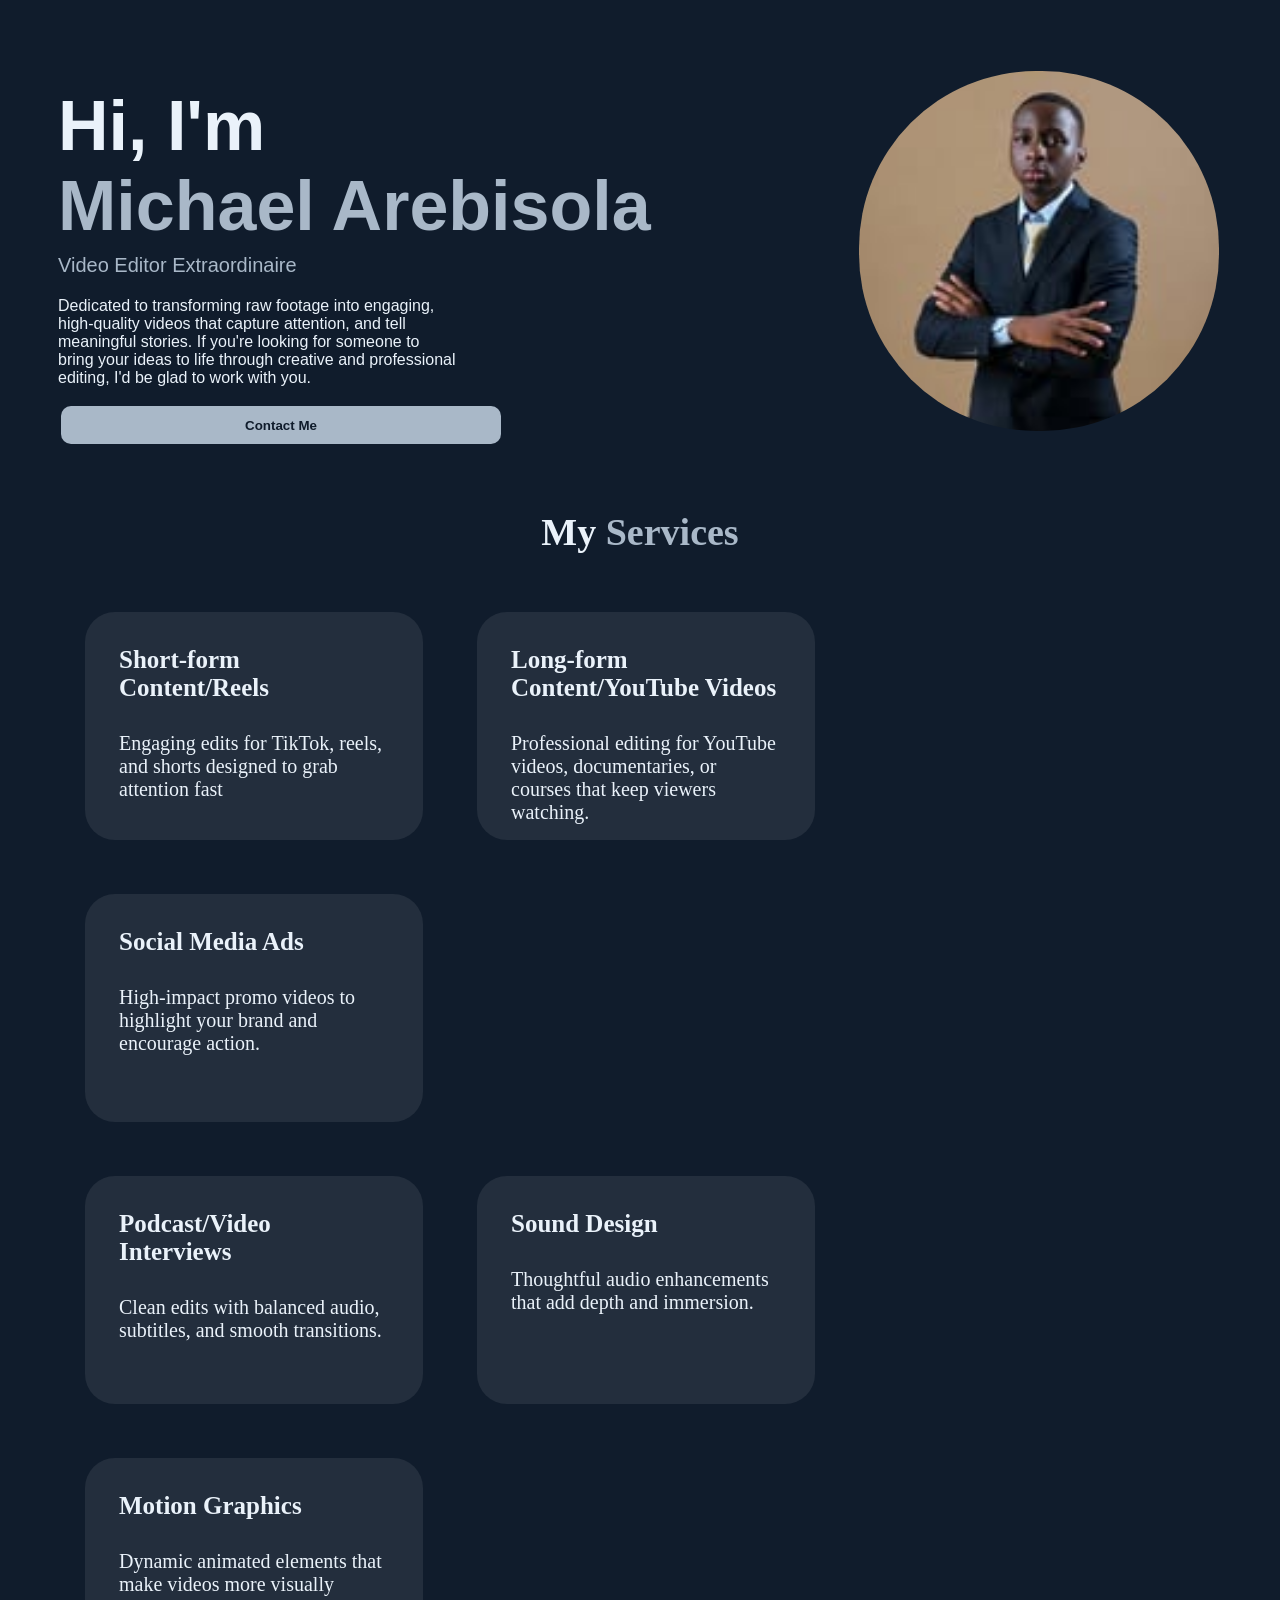
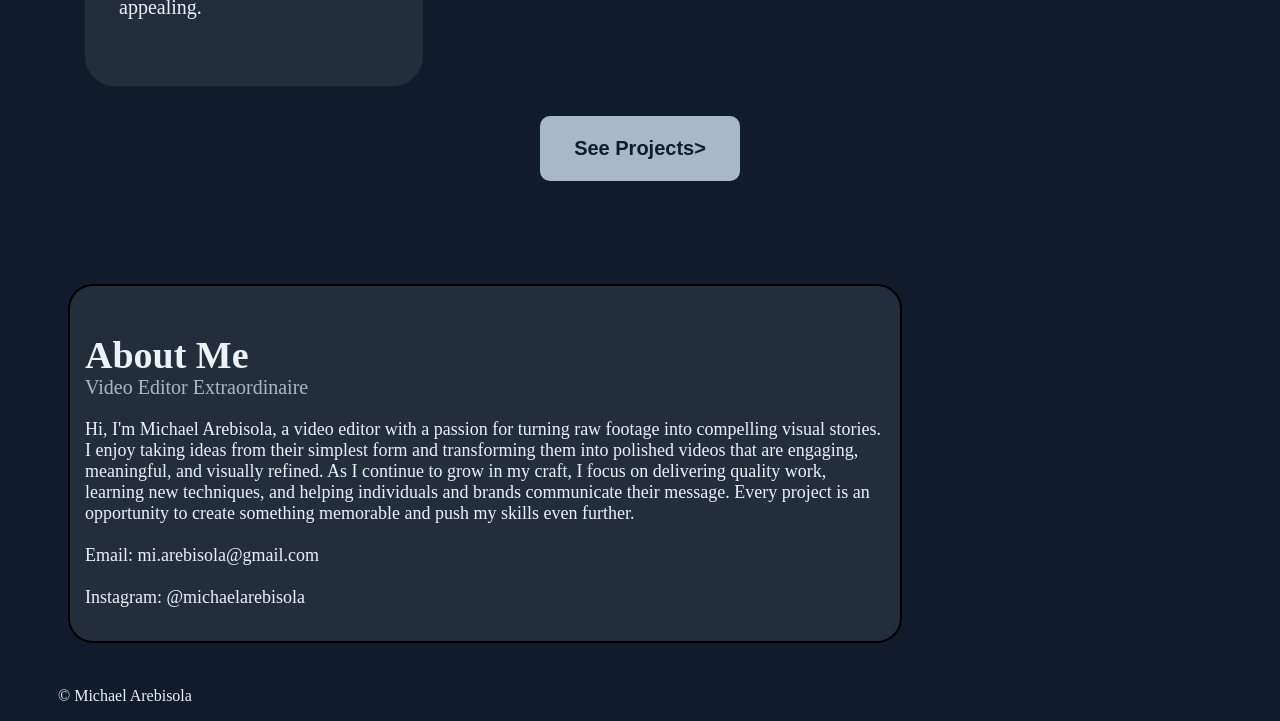
==== index.html @ cdb9a8c5 "Update and rename index.htm to index.html" ====
<!DOCTYPE html>
<html lang="en">
<head>
    <meta charset="UTF-8">
    <meta name="viewport" content="width=device-width, initial-scale=1.0">
    <title>Document</title>
    <!-- CSS Linkage -->
    <link rel="stylesheet" href="index.css">
</head>
<body>
    <!-- Introductory Section -->
    <section>
        <div id="intro_box">
            <div id="bio_intro">
                <h1>Hi, I'm <br><span class="special_text">Michael Arebisola</span></h1>
                <p class="job_title">Video Editor Extraordinaire</p>

                <div id="intro_paragraph">
                    <p>Dedicated to transforming raw footage into engaging, high-quality videos that capture attention, and tell meaningful stories. If you're looking for someone to bring your ideas to life through creative and professional editing, I'd be glad to work with you.</p>
                </div>

                <a href="mailto:mi.arebisola@gmail.com">
                    <button id="contact_btn">Contact Me</button>
                </a>
            </div>

            <div id="img_box">
                <img src="image.jpg" alt="Picture of Michael Arebisola">
            </div>
        </div>
    </section>

    <!-- My Services Section -->
     <section>
        <div id="services_section">

            <div id="services_header">
                <h2>My <span class="special_text">Services</span></h2>
            </div>
            
            <div id="first_row" class="row_divisions">
                <div class="services_box">
                    <h3>Short-form Content/Reels</h3>
                    <p class="service_text">Engaging edits for TikTok, reels, and shorts designed to grab attention fast</p>
                </div>
                <div class="services_box">
                    <h3>Long-form Content/YouTube Videos</h3>
                    <p class="service_text">Professional editing for YouTube videos, documentaries, or courses that keep viewers watching.</p>
                </div>
                <div class="services_box">
                    <h3>Social Media Ads</h3>
                    <p class="service_text">High-impact promo videos to highlight your brand and encourage action.</p>
                </div>
            </div>

            <div id="second_row" class="row_divisions">
                <div class="services_box">
                    <h3>Podcast/Video Interviews</h3>
                    <p class="service_text">Clean edits with balanced audio, subtitles, and smooth transitions.</p>
                </div>
                <div class="services_box">
                    <h3>Sound Design</h3>
                    <p class="service_text">Thoughtful audio enhancements that add depth and immersion.</p>
                </div>
                <div class="services_box">
                    <h3>Motion Graphics</h3>
                    <p class="service_text">Dynamic animated elements that make videos more visually appealing.</p>
                </div>
            </div>

            <div>
                <a href="projects.htm">
                    <button class="services_btn" id="projects_btn">See Projects></button>
                </a>
            </div>
        </div>
    </section>

    <br><br><br><br><br>

    <!-- About Me Section -->
    <section>
        <div id="about_me">
            <h2>About Me</h2>
            <br>
            <p class="job_title">Video Editor Extraordinaire</p>

            <p id="about_me_text">
                Hi, I'm Michael Arebisola, a video editor with a passion for turning raw footage into compelling visual stories. I enjoy taking ideas from their simplest form and transforming them into polished videos that are engaging, meaningful, and visually refined. As I continue to grow in my craft, I focus on delivering quality work, learning new techniques, and helping individuals and brands communicate their message. Every project is an opportunity to create something memorable and push my skills even further.
                <br><br>
                Email: mi.arebisola@gmail.com
                <br><br>
                Instagram: @michaelarebisola
            </p>
        </div>
        <br>
        <p id="copyright">&copy; Michael Arebisola</p>
    </section>

</body>
</html>
---- index.css ----
body{
    background-color: rgb(16, 28, 44);
    color: rgb(234, 242, 250);
    padding-left: 50px;
    padding-right: 50px;
    padding-top: 20px;
    position: relative;
}

h2{
    font-size: 38px;
}

h3{
    margin: 30px;
    font-size: 25px;
}

#intro_box{
    font-family:'Segoe UI', Tahoma, Geneva, Verdana, sans-serif;
    height: 450px;
}

#bio_intro{
    float: left;
    width: 600px;
}

#img_box{
    float: right;
    
    margin-top: 40px;
}

.special_text{
    color: rgb(169, 184, 200);
}

h1{
    font-size: 70px;
}

.job_title{
    margin-top: -50px;
    font-size: 20px;
    color: rgb(169, 184, 200);
}

img{
    width: 360px;
    height: 360px;
    border-radius: 180px;
    border: 3px solid transparent;
    transition: border-color 0.3s ease;
}

img:hover{
    border-color: aliceblue;
}

#intro_paragraph{
    width: 400px;
}

button{
    height: 38px;
    width: 140px;
    margin: 3px;
    border-radius: 10px;
    font-weight: bold;
    border: 3px solid transparent;
    transition: border-color 0.3s ease;
}

button:hover{
    border-color: aliceblue;
}

#contact_btn{
    background-color: rgb(169, 184, 200);
    color: rgb(16, 28, 44);
    width: 440px;
}

#services_section{
    width: 100%;
    display: flex;
    flex-direction: column;
    align-items: center;
}

.services_box{
    border: 4px solid transparent;
    height: 220px;
    width: 330px;
    position: static;
    margin: 27px;
    border-radius: 30px;
    background-color: rgb(255, 255, 255, 0.08);
    transition: 0.5s ease;
}

.services_box:hover{
    border-color: aliceblue;
}

.row_divisions{
    display: flex;
    flex-wrap: wrap;
}

#projects_btn{
    background-color: rgb(169, 184, 200);
    color: rgb(16, 28, 44);
    width: 200px;
    height: 65px;
    font-size: 20px;
}

#about_me{
    justify-self: center;
    border: 2px solid black;
    width: 800px;
    margin: 10px;
    padding: 15px;
    border-radius: 25px;
    background-color: rgb(255, 255, 255, 0.08);
    transition: 0.5s ease;
}

.service_text{
    margin: 30px;
    font-size: 20px;
}

#about_me_text{
    font-size: large;
}

#copyright{
    justify-self: center;
}
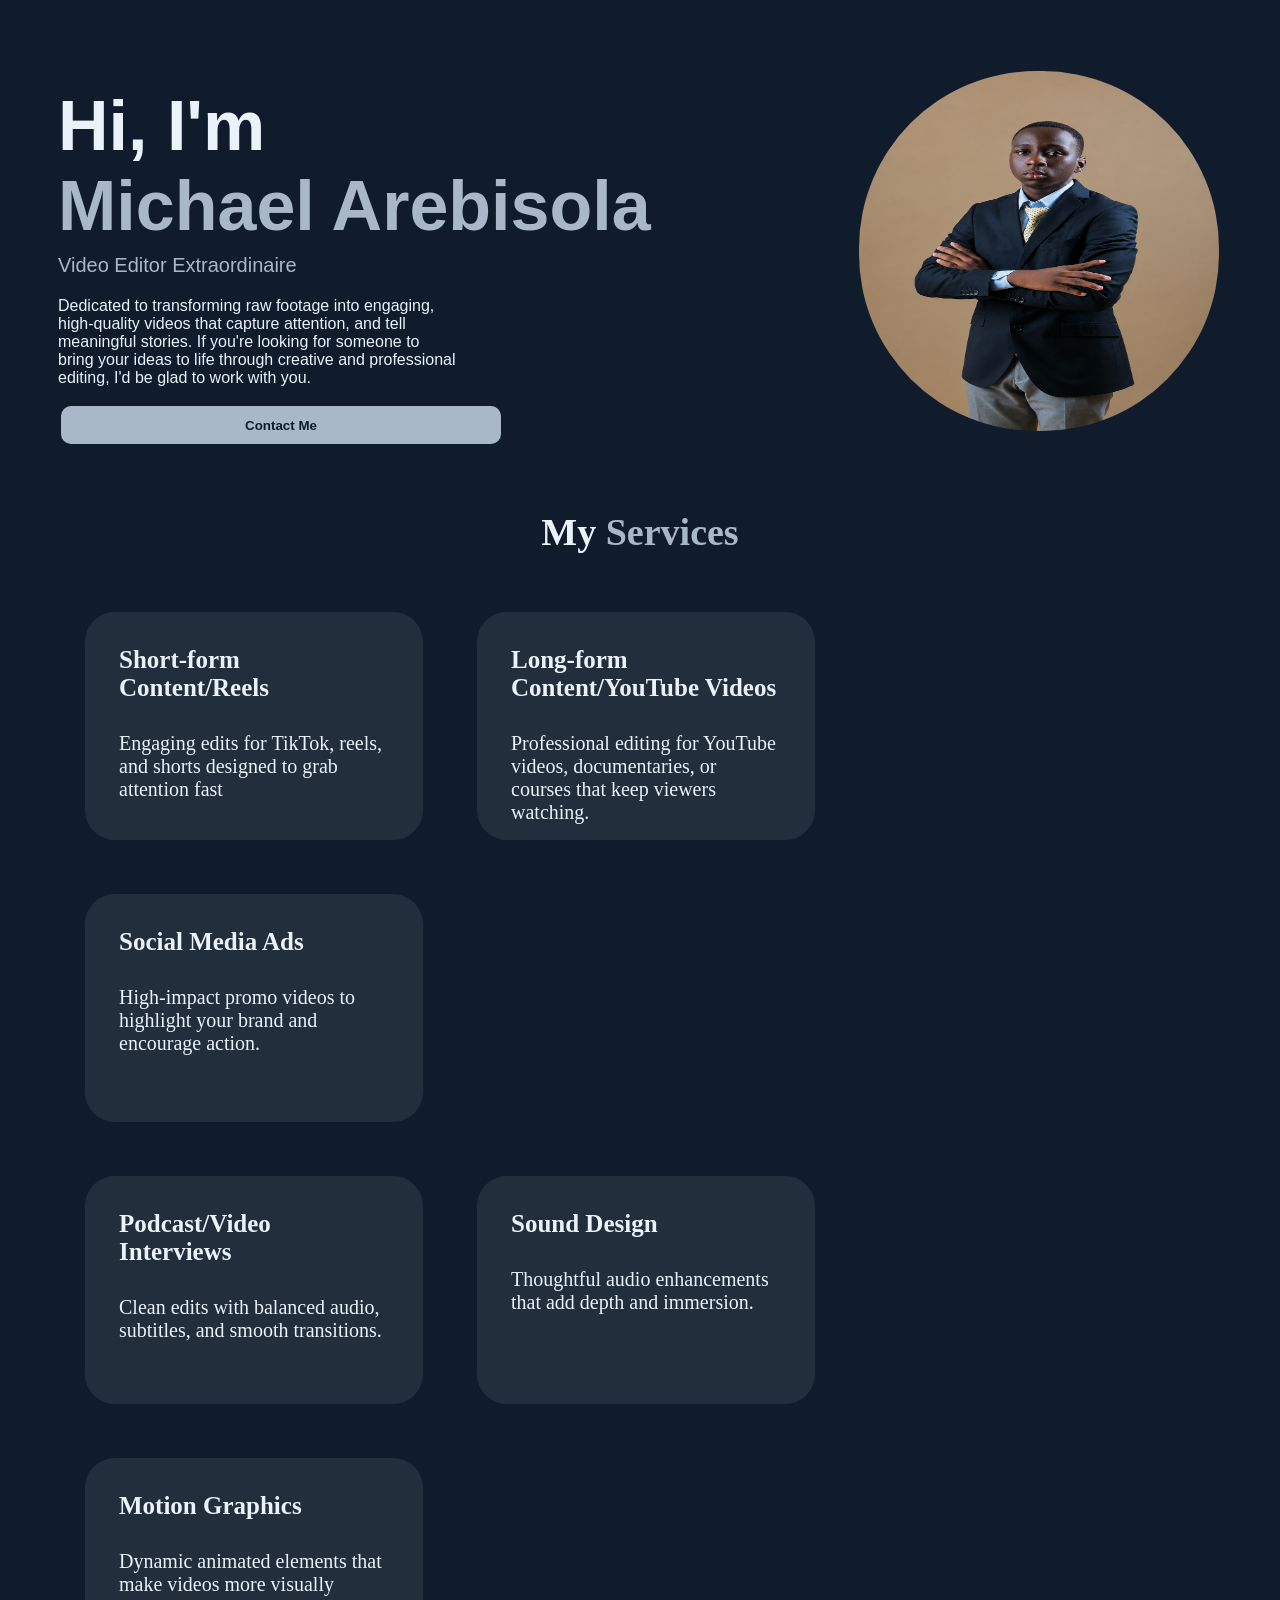
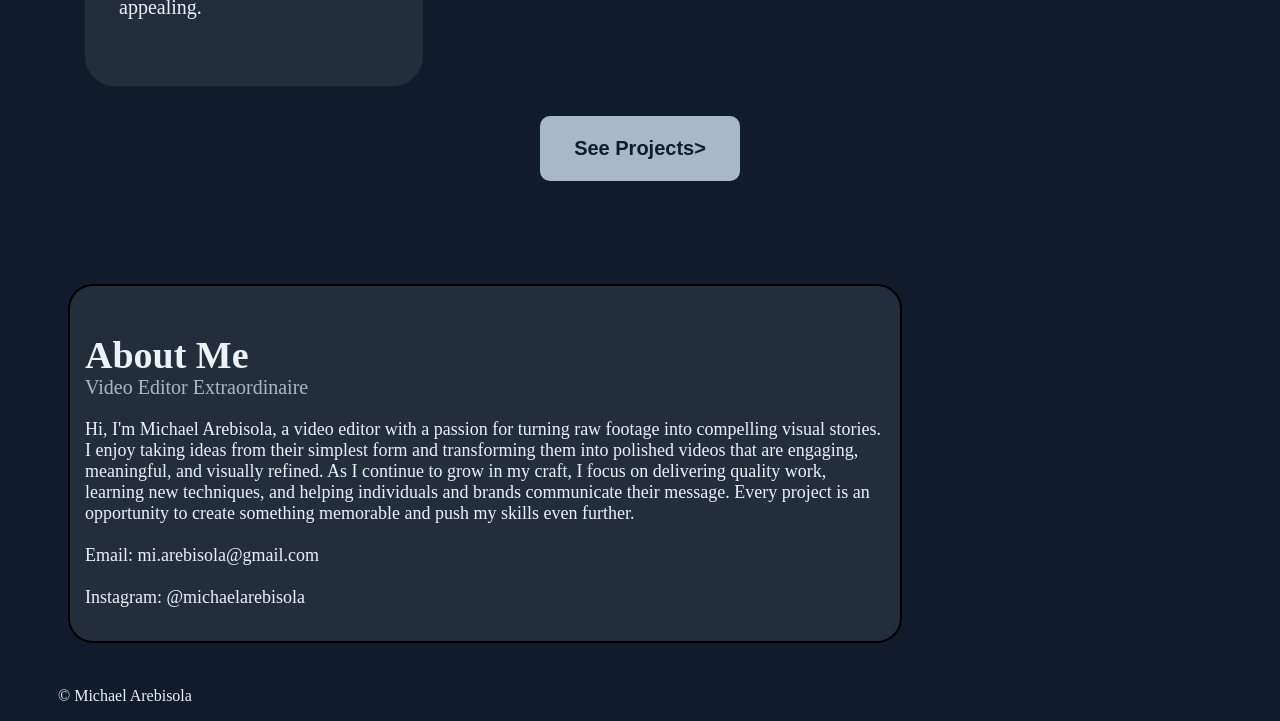
==== commit 2a3a9f68: "Update index.html" ====
--- a/index.html
+++ b/index.html
@@ -25,7 +25,7 @@
             </div>
 
             <div id="img_box">
-                <img src="image.jpg" alt="Picture of Michael Arebisola">
+                <img src="file_00000000207471f4b20656a7bc96cf50.png" alt="Picture of Michael Arebisola">
             </div>
         </div>
     </section>
